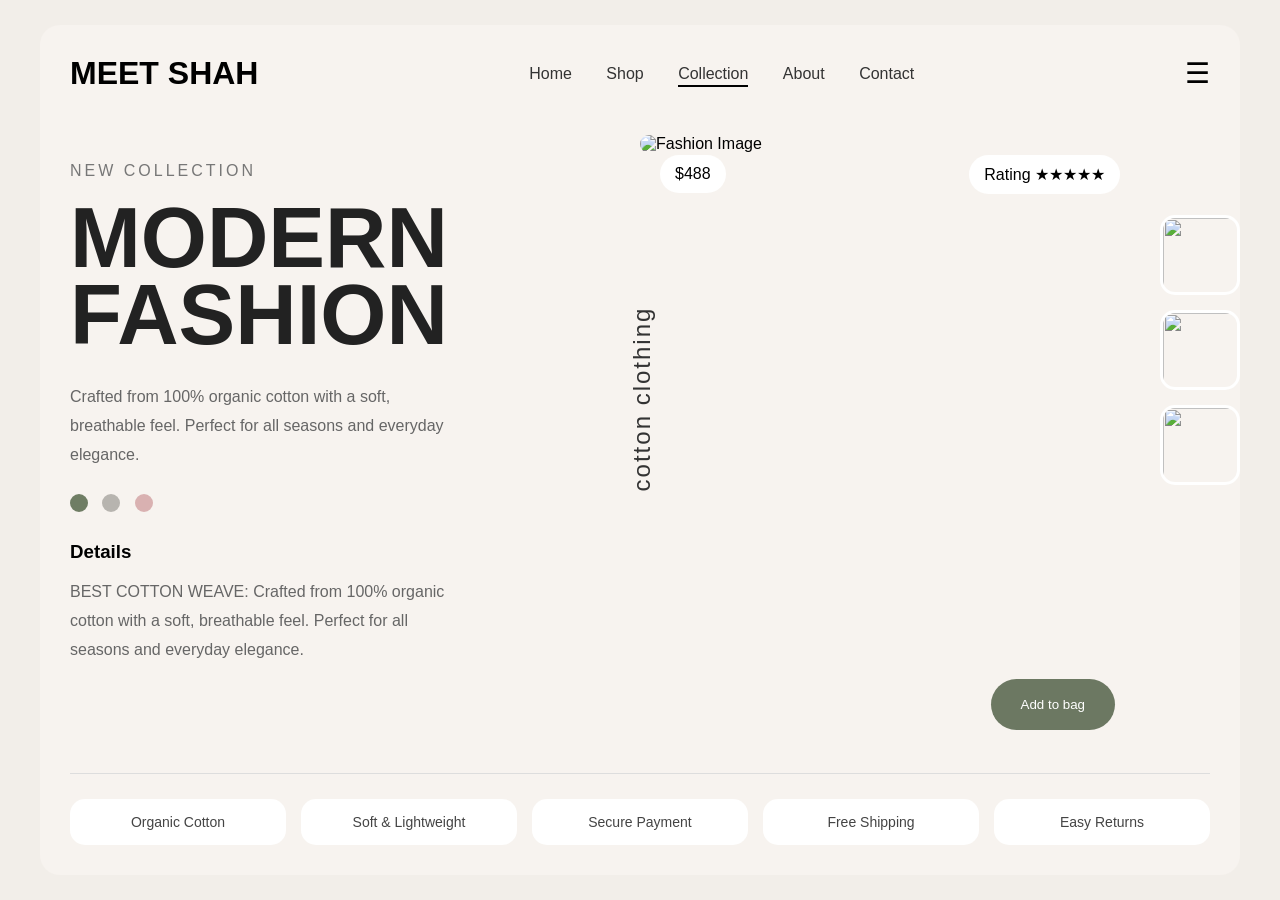
==== index.html @ 68600aee "Add files via upload" ====
<!DOCTYPE html>
<html lang="en">

<head>
  <meta charset="UTF-8">
  <meta name="viewport" content="width=device-width, initial-scale=1.0">

  <title>Cotton Weave UI</title>

  <!-- CSS File -->
  <link rel="stylesheet" href="styles.css">
</head>

<body>

  <div class="container">

    <!-- Navbar -->
    <header class="navbar">

      <div class="logo">MEET SHAH</div>

      <nav>
        <a href="#">Home</a>
        <a href="#">Shop</a>
        <a href="#" class="active">Collection</a>
        <a href="#">About</a>
        <a href="#">Contact</a>
      </nav>

      <div class="menu">☰</div>

    </header>


    <!-- Left Content -->
    <div class="content">

      <p class="tag">NEW COLLECTION</p>

      <h1>MODERN<br>FASHION</h1>

      <p class="description">
        Crafted from 100% organic cotton with a soft,
        breathable feel. Perfect for all seasons and
        everyday elegance.
      </p>

      <!-- Colors -->
      <div class="colors">
        <span class="circle green"></span>
        <span class="circle gray"></span>
        <span class="circle pink"></span>
      </div>

      <h3>Details</h3>

      <p class="details">
        BEST COTTON WEAVE: Crafted from 100% organic cotton with a soft, 
        breathable feel. Perfect for all seasons and everyday elegance.    
      </p>

    </div>


    <!-- Image Section -->
    <div class="image-section">

      <div class="price-tag">$488</div>

      <div class="rating">Rating ★★★★★</div>

      <img
        src="https://images.unsplash.com/photo-1483985988355-763728e1935b?auto=format&fit=crop&w=900&q=80"
        alt="Fashion Image"
      >

      <div class="vertical-text">
        cotton clothing
      </div>

      <button class="add-btn">
        Add to bag
      </button>


      <!-- Side Gallery -->
      <div class="gallery">

        <img
          src="https://images.unsplash.com/photo-1494790108377-be9c29b29330?auto=format&fit=crop&w=400&q=80"
          alt=""
        >

        <img
          src="https://images.unsplash.com/photo-1512436991641-6745cdb1723f?auto=format&fit=crop&w=400&q=80"
          alt=""
        >

        <img
          src="https://images.unsplash.com/photo-1521572267360-ee0c2909d518?auto=format&fit=crop&w=400&q=80"
          alt=""
        >

      </div>

    </div>


    <!-- Features -->
    <div class="features">

      <div class="feature">Organic Cotton</div>

      <div class="feature">Soft & Lightweight</div>

      <div class="feature">Secure Payment</div>

      <div class="feature">Free Shipping</div>

      <div class="feature">Easy Returns</div>

    </div>

  </div>

</body>
</html>
---- styles.css ----
*{
  margin:0;
  padding:0;
  box-sizing:border-box;
}

body{
  background:#f2eee9;
  font-family:Arial, sans-serif;

  display:flex;
  justify-content:center;
  align-items:center;

  min-height:100vh;
}

/* Main Container */

.container{
  width:1200px;
  min-height:850px;

  background:#f7f3ef;

  padding:30px;
  border-radius:20px;

  position:relative;

  overflow:hidden;
}

/* Navbar */

.navbar{
  display:flex;
  justify-content:space-between;
  align-items:center;
}

.logo{
  font-size:32px;
  font-weight:bold;
}

nav a{
  text-decoration:none;
  color:#333;
  margin:0 15px;

  position:relative;
}

nav a.active::after{
  content:"";
  width:100%;
  height:2px;

  background:black;

  position:absolute;
  left:0;
  bottom:-5px;
}

.menu{
  font-size:28px;
  cursor:pointer;
}

/* Left Content */

.content{
  width:35%;
  margin-top:70px;
}

.tag{
  color:#777;
  letter-spacing:3px;
  margin-bottom:20px;
}

.content h1{
  font-size:85px;
  line-height:0.9;
  margin-bottom:30px;
  color:#222;
}

.description{
  color:#666;
  line-height:1.8;
  margin-bottom:25px;
}

/* Colors */

.colors{
  margin-bottom:25px;
}

.circle{
  width:18px;
  height:18px;

  border-radius:50%;
  display:inline-block;

  margin-right:10px;
}

.green{
  background:#6f7d64;
}

.gray{
  background:#b7b4af;
}

.pink{
  background:#d9b1b1;
}

.details{
  color:#666;
  margin-top:15px;
  line-height:1.8;
}

/* Image Section */

.image-section{
  width:500px;
  height:620px;

  position:absolute;
  top:110px;
  right:100px;
}

.image-section img{
  width:100%;
  height:100%;

  object-fit:cover;
  border-radius:20px;
}

/* Price Tag */

.price-tag{
  position:absolute;

  top:20px;
  left:20px;

  background:white;

  padding:10px 15px;

  border-radius:20px;

  z-index:2;
}

/* Rating */

.rating{
  position:absolute;

  top:20px;
  right:20px;

  background:white;

  padding:10px 15px;

  border-radius:20px;

  z-index:2;
}

/* Vertical Text */

.vertical-text{
  position:absolute;

  left:-90px;
  top:250px;

  transform:rotate(-90deg);

  font-size:24px;
  color:#333;
  letter-spacing:2px;
}

/* Add Button */

.add-btn{
  position:absolute;

  bottom:25px;
  right:25px;

  background:#6c7862;
  color:white;

  border:none;

  padding:18px 30px;

  border-radius:50px;

  cursor:pointer;
}

/* Gallery */

.gallery{
  position:absolute;

  top:80px;
  right:-100px;

  display:flex;
  flex-direction:column;

  gap:15px;
}

.gallery img{
  width:80px;
  height:80px;

  object-fit:cover;

  border-radius:15px;
  border:3px solid white;
}

.features{
  position:absolute;

  bottom:30px;
  left:30px;
  right:30px;

  display:flex;
  justify-content:space-between;
  gap:15px;

  border-top:1px solid #ddd;
  padding-top:25px;
}

.feature{
  background:white;

  padding:15px 20px;

  border-radius:15px;

  font-size:14px;
  color:#444;

  flex:1;
  text-align:center;
}
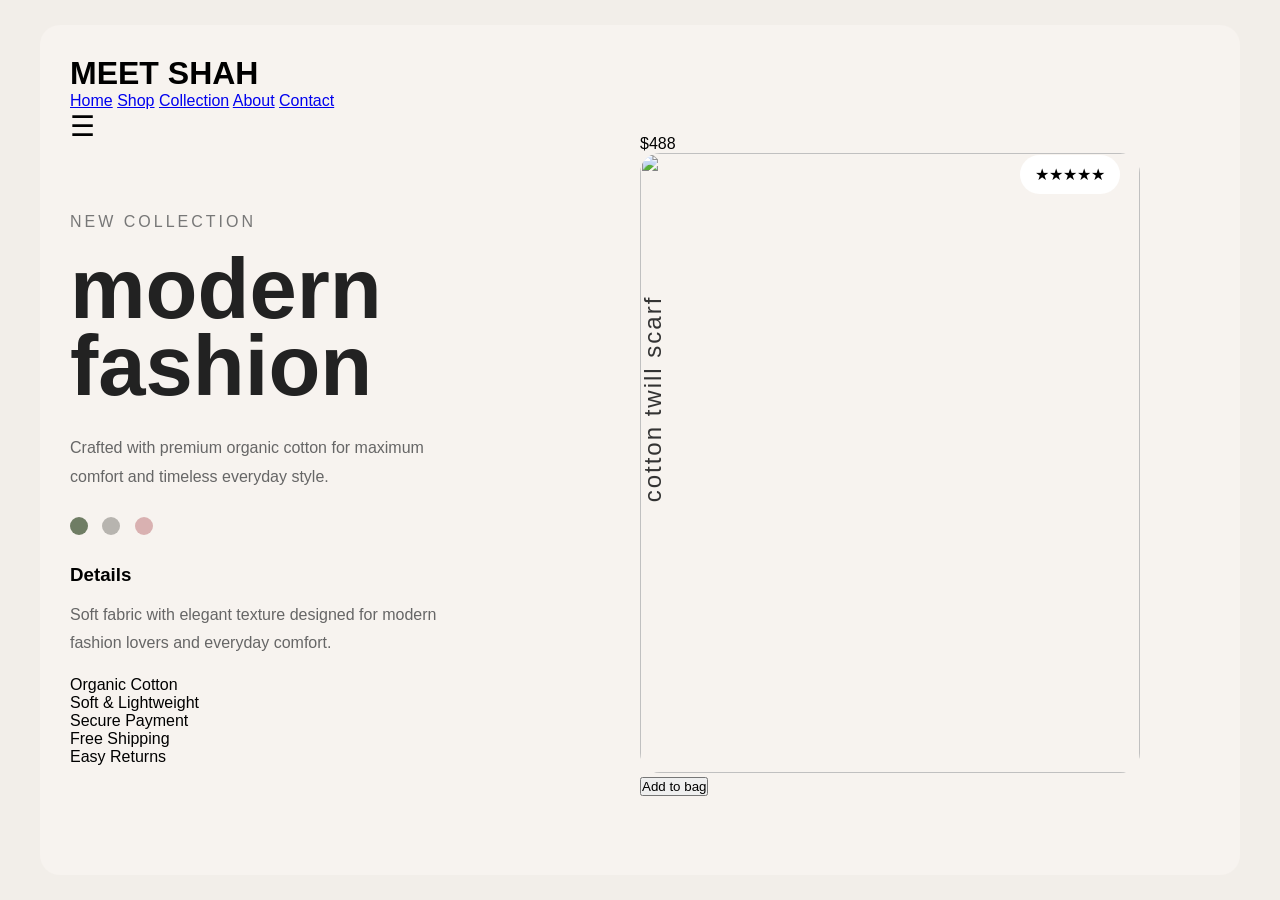
==== commit 6f64e6d9: "Revise index.html for Fashion UI updates Updated the HTML structure and content for the fashion UI p" ====
--- a/index.html
+++ b/index.html
@@ -1,13 +1,10 @@
 <!DOCTYPE html>
 <html lang="en">
-
 <head>
   <meta charset="UTF-8">
   <meta name="viewport" content="width=device-width, initial-scale=1.0">
+  <title>Fashion UI</title>
 
-  <title>Cotton Weave UI</title>
-
-  <!-- CSS File -->
   <link rel="stylesheet" href="styles.css">
 </head>
 
@@ -15,114 +12,118 @@
 
   <div class="container">
 
-    <!-- Navbar -->
-    <header class="navbar">
+    <!-- Logo -->
 
-      <div class="logo">MEET SHAH</div>
+    <div class="logo">
+      MEET SHAH 
+    </div>
 
-      <nav>
-        <a href="#">Home</a>
-        <a href="#">Shop</a>
-        <a href="#" class="active">Collection</a>
-        <a href="#">About</a>
-        <a href="#">Contact</a>
-      </nav>
+    <!-- Navigation -->
 
-      <div class="menu">☰</div>
+    <div class="nav">
+      <a href="#">Home</a>
+      <a href="#">Shop</a>
+      <a href="#">Collection</a>
+      <a href="#">About</a>
+      <a href="#">Contact</a>
+    </div>
 
-    </header>
+    <!-- Menu -->
 
+    <div class="menu">
+      ☰
+    </div>
 
     <!-- Left Content -->
+
     <div class="content">
 
       <p class="tag">NEW COLLECTION</p>
 
-      <h1>MODERN<br>FASHION</h1>
+      <h1>modern<br>fashion</h1>
 
       <p class="description">
-        Crafted from 100% organic cotton with a soft,
-        breathable feel. Perfect for all seasons and
-        everyday elegance.
+        Crafted with premium organic cotton for
+        maximum comfort and timeless everyday style.
       </p>
 
       <!-- Colors -->
+
       <div class="colors">
-        <span class="circle green"></span>
-        <span class="circle gray"></span>
-        <span class="circle pink"></span>
+
+        <div class="circle green"></div>
+
+        <div class="circle gray"></div>
+
+        <div class="circle pink"></div>
+
       </div>
 
-      <h3>Details</h3>
+      <h3 class="details-title">Details</h3>
 
       <p class="details">
-        BEST COTTON WEAVE: Crafted from 100% organic cotton with a soft, 
-        breathable feel. Perfect for all seasons and everyday elegance.    
+        Soft fabric with elegant texture designed
+        for modern fashion lovers and everyday comfort.
       </p>
 
     </div>
 
+    <!-- Image Section -->
 
-    <!-- Image Section -->
     <div class="image-section">
 
-      <div class="price-tag">$488</div>
+      <div class="price">$488</div>
 
-      <div class="rating">Rating ★★★★★</div>
+      <div class="rating">★★★★★</div>
 
       <img
         src="https://images.unsplash.com/photo-1483985988355-763728e1935b?auto=format&fit=crop&w=900&q=80"
-        alt="Fashion Image"
+        alt=""
       >
 
       <div class="vertical-text">
-        cotton clothing
+        cotton twill scarf
       </div>
 
-      <button class="add-btn">
+      <button class="btn">
         Add to bag
       </button>
 
-
-      <!-- Side Gallery -->
-      <div class="gallery">
-
-        <img
-          src="https://images.unsplash.com/photo-1494790108377-be9c29b29330?auto=format&fit=crop&w=400&q=80"
-          alt=""
-        >
-
-        <img
-          src="https://images.unsplash.com/photo-1512436991641-6745cdb1723f?auto=format&fit=crop&w=400&q=80"
-          alt=""
-        >
-
-        <img
-          src="https://images.unsplash.com/photo-1521572267360-ee0c2909d518?auto=format&fit=crop&w=400&q=80"
-          alt=""
-        >
-
-      </div>
-
     </div>
 
+    <!-- Side Images -->
+
+    <img
+      class="side1"
+      src="https://images.unsplash.com/photo-1494790108377-be9c29b29330?auto=format&fit=crop&w=400&q=80"
+      alt=""
+    >
+
+    <img
+      class="side2"
+      src="https://images.unsplash.com/photo-1512436991641-6745cdb1723f?auto=format&fit=crop&w=400&q=80"
+      alt=""
+    >
+
+    <img
+      class="side3"
+      src="https://images.unsplash.com/photo-1521572267360-ee0c2909d518?auto=format&fit=crop&w=400&q=80"
+      alt=""
+    >
 
     <!-- Features -->
-    <div class="features">
 
-      <div class="feature">Organic Cotton</div>
+    <div class="feature1">Organic Cotton</div>
 
-      <div class="feature">Soft & Lightweight</div>
+    <div class="feature2">Soft & Lightweight</div>
 
-      <div class="feature">Secure Payment</div>
+    <div class="feature3">Secure Payment</div>
 
-      <div class="feature">Free Shipping</div>
+    <div class="feature4">Free Shipping</div>
 
-      <div class="feature">Easy Returns</div>
-
-    </div>
+    <div class="feature5">Easy Returns</div>
 
   </div>
 
 </body>
-</html>+</html>
